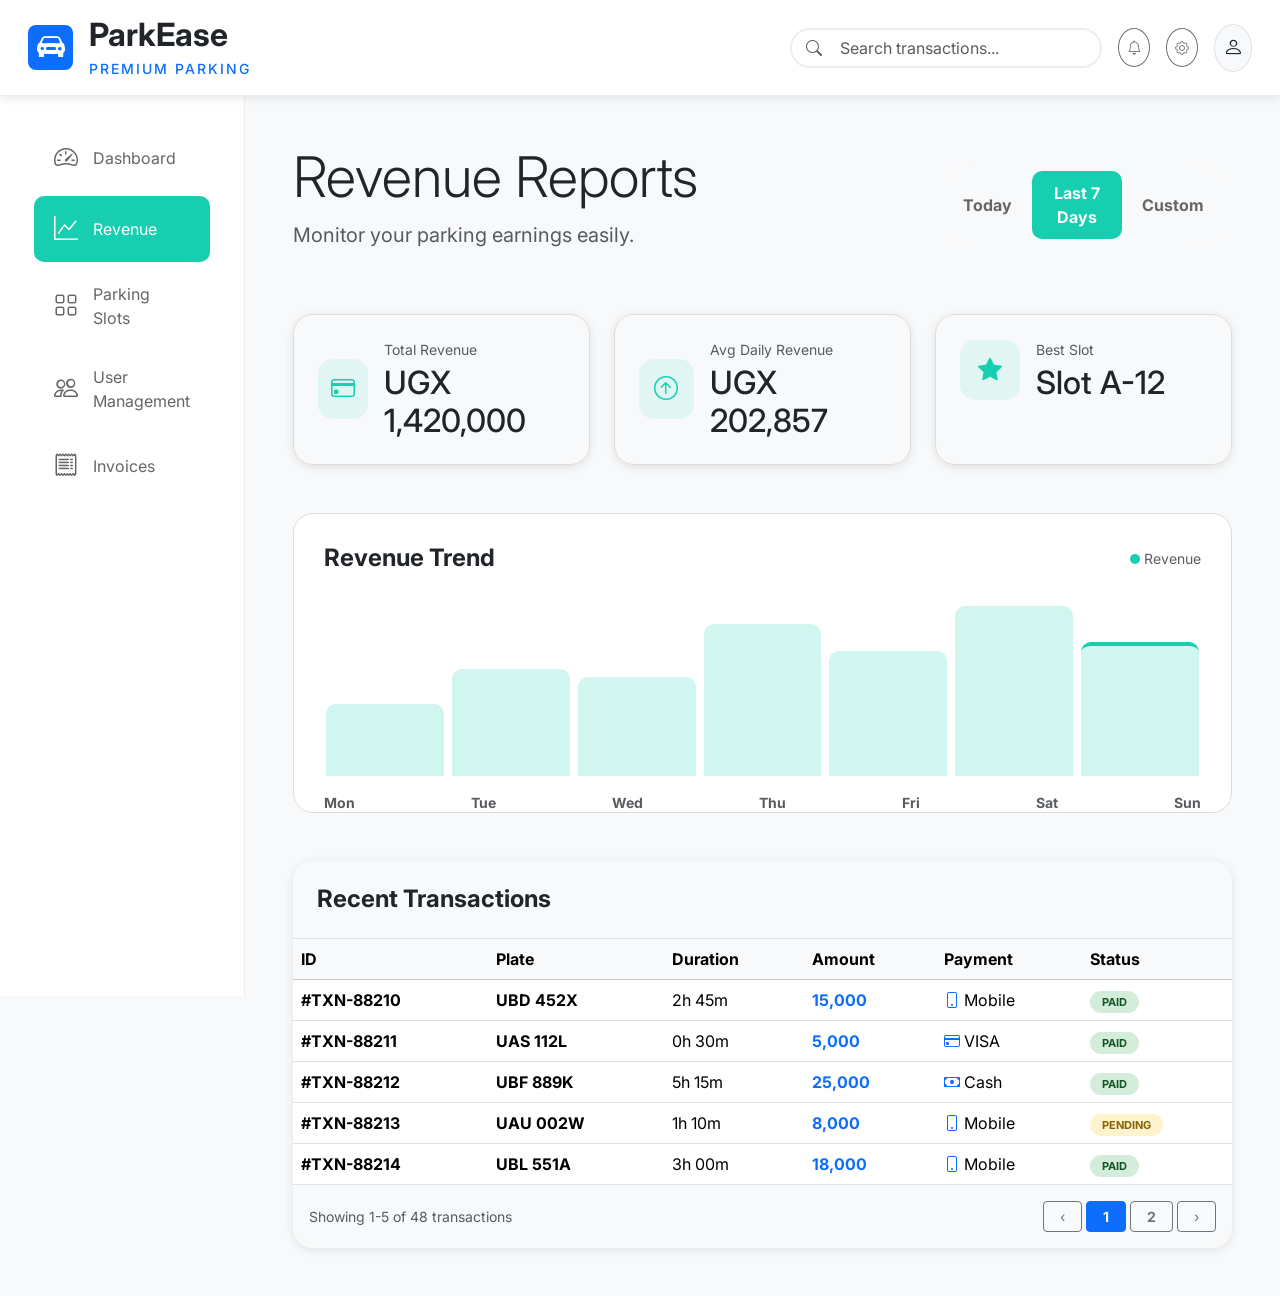
==== admin.html @ a014fd65 "feat: add sign-out page with fee calculation and receipt preview" ====
<!DOCTYPE html>
<html lang="en">
<head>
    <meta charset="utf-8">
    <meta name="viewport" content="width=device-width, initial-scale=1">
    <title>ParkEase Admin - Revenue Reports</title>
    
    <!-- Bootstrap CSS and Icons -->
    <link href="https://cdn.jsdelivr.net/npm/bootstrap@5.3.3/dist/css/bootstrap.min.css" rel="stylesheet">
    <link href="https://cdn.jsdelivr.net/npm/bootstrap-icons@1.11.3/font/bootstrap-icons.css" rel="stylesheet">
    <link href="https://fonts.googleapis.com/css2?family=Inter:wght@400;500;600;700;800;900&display=swap" rel="stylesheet">
    
    <style>
        /* Colors and spacing - simple variables */
        :root {
            --primary: #17cfb0;
            --bg-light: #f8f9fa;
            --shadow: 0 2px 10px rgba(0,0,0,0.1);
        }
        
        body {
            font-family: 'Inter', sans-serif;
            background: var(--bg-light);
        }
        
        /* Header styling */
        .header-nav {
            background: white;
            border-bottom: 1px solid #eee;
            box-shadow: var(--shadow);
        }
        
        /* Sidebar styling */
        .sidebar {
            width: 250px;
            background: white;
            border-right: 1px solid #eee;
            height: 100vh;
        }
        
        .sidebar-link {
            padding: 15px 20px;
            color: #666;
            text-decoration: none;
            display: flex;
            align-items: center;
            gap: 15px;
            border-radius: 10px;
            margin: 5px 10px;
        }
        
        .sidebar-link:hover, .sidebar-link.active {
            background: var(--primary);
            color: white;
        }
        
        /* Cards styling */
        .summary-card {
            border: 1px solid #ddd;
            border-radius: 20px;
            box-shadow: var(--shadow);
            transition: all 0.3s;
        }
        
        .summary-card:hover {
            transform: translateY(-5px);
            box-shadow: 0 10px 25px rgba(0,0,0,0.15);
        }
        
        .icon-box {
            width: 60px;
            height: 60px;
            background: rgba(23,207,176,0.1);
            border-radius: 15px;
            display: flex;
            align-items: center;
            justify-content: center;
            color: var(--primary);
            font-size: 24px;
        }
        
        /* Chart bars */
        .chart-box {
            height: 300px;
            background: white;
            border-radius: 20px;
            padding: 30px;
            border: 1px solid #ddd;
        }
        
        .bar {
            background: rgba(23,207,176,0.2);
            border-radius: 10px 10px 0 0;
            margin: 0 2px;
            position: relative;
            cursor: pointer;
            transition: all 0.3s;
        }
        
        .bar:hover {
            background: rgba(23,207,176,0.4);
        }
        
        .bar-label {
            position: absolute;
            top: -25px;
            left: 50%;
            transform: translateX(-50%);
            background: #333;
            color: white;
            padding: 4px 8px;
            border-radius: 4px;
            font-size: 12px;
            opacity: 0;
            pointer-events: none;
        }
        
        .bar:hover .bar-label {
            opacity: 1;
        }
        
        /* Status badges */
        .badge-paid {
            background: #d4edda;
            color: #155724;
            padding: 4px 12px;
            border-radius: 20px;
            font-size: 11px;
            font-weight: bold;
            text-transform: uppercase;
        }
        
        .badge-pending {
            background: #fff3cd;
            color: #856404;
            padding: 4px 12px;
            border-radius: 20px;
            font-size: 11px;
            font-weight: bold;
            text-transform: uppercase;
        }
        
        /* Table styling */
        .transactions-table {
            border-radius: 20px;
            overflow: hidden;
            box-shadow: var(--shadow);
        }
        
        .table-hover tbody tr:hover {
            background: rgba(23,207,176,0.1);
        }
        
        /* Period buttons */
        .period-btn {
            padding: 10px 20px;
            border: none;
            background: transparent;
            font-weight: bold;
            border-radius: 10px;
            color: #666;
        }
        
        .period-btn.active {
            background: var(--primary);
            color: white;
        }
    </style>
</head>
<body>
    <!-- 1. TOP NAVIGATION BAR -->
    <nav class="navbar navbar-expand-lg header-nav p-3 sticky-top">
        <div class="container-fluid">
            <!-- Logo -->
           <div class="d-flex align-items-center gap-3">
                <div class="bg-primary text-white p-3 rounded-3 d-flex align-items-center justify-content-center" style="width: 45px; height: 45px;">
                    <i class="bi bi-car-front-fill fs-3"></i>
                </div>
                <div>
                    <h2 class="mb-1 fw-bold fs-2">ParkEase</h2>
                    <p class="mb-0 text-primary small fw-medium text-uppercase" style="letter-spacing: 2px;">Premium Parking</p>
                </div>
            </div>
            
            <!-- Right side: Search, Icons, Avatar -->
            <div class="d-flex align-items-center gap-3">
                <!-- Search box (desktop only) -->
                <div class="d-none d-lg-flex">
                    <div class="position-relative">
                        <i class="bi bi-search position-absolute top-50 start-0 translate-middle-y ms-3 text-muted"></i>
                        <input type="text" class="form-control ps-5" placeholder="Search transactions..." style="border-radius: 25px; border: 2px solid #eee;">
                    </div>
                </div>
                
                <!-- Icons -->
                <button class="btn btn-outline-secondary btn-sm p-2 rounded-circle">
                    <i class="bi bi-bell"></i>
                </button>
                <button class="btn btn-outline-secondary btn-sm p-2 rounded-circle">
                    <i class="bi bi-gear"></i>
                </button>
                
                <!-- User avatar -->
                <div class="bg-light p-2 rounded-circle border">
                    <i class="bi bi-person fs-5"></i>
                </div>
            </div>
        </div>
    </nav>

    <div class="d-flex">
        <!-- 2. SIDEBAR (Left menu) -->
        <div class="sidebar p-4">
            <a id="sidebarDashboard" href="#" class="sidebar-link">
                <i class="bi bi-speedometer2 fs-4"></i>
                <span>Dashboard</span>
            </a>
            <a id="sidebarRevenue" href="#" class="sidebar-link active">
                <i class="bi bi-graph-up fs-4"></i>
                <span>Revenue</span>
            </a>
            <a id="sidebarSlots" href="#" class="sidebar-link">
                <i class="bi bi-grid fs-4"></i>
                <span>Parking Slots</span>
            </a>
            <a id="sidebarUsers" href="#" class="sidebar-link">
                <i class="bi bi-people fs-4"></i>
                <span>User Management</span>
            </a>
            <a id="sidebarInvoices" href="#" class="sidebar-link">
                <i class="bi bi-receipt fs-4"></i>
                <span>Invoices</span>
            </a>
        </div>

        <!-- 3. MAIN CONTENT AREA -->
        <main class="flex-grow-1 p-5">
            <!-- Page Header -->
            <div class="row align-items-center mb-5">
                <div class="col-md-8">
                    <h1 class="display-4 fw-black mb-2">Revenue Reports</h1>
                    <p class="text-muted fs-5">Monitor your parking earnings easily.</p>
                </div>
                <div class="col-md-4">
                    <!-- Date range buttons -->
                    <div class="d-flex bg-light p-2 rounded-pill">
                        <button id="periodToday" type="button" class="period-btn">Today</button>
                        <button id="period7" type="button" class="period-btn active">Last 7 Days</button>
                        <button id="periodCustom" type="button" class="period-btn">Custom</button>
                    </div>
                </div>
            </div>

            <!-- 4. SUMMARY CARDS (3 cards row) -->
            <div class="row g-4 mb-5">
                <div class="col-md-4">
                    <div class="summary-card p-4 h-100">
                        <div class="d-flex align-items-center gap-3">
                            <div class="icon-box">
                                <i class="bi bi-credit-card"></i>
                            </div>
                            <div>
                                <small class="text-muted d-block mb-1">Total Revenue</small>
                                <div class="h2 mb-0 fw-black">UGX 1,420,000</div>
                            </div>
                        </div>
                    </div>
                </div>
                
                <div class="col-md-4">
                    <div class="summary-card p-4 h-100">
                        <div class="d-flex align-items-center gap-3">
                            <div class="icon-box">
                                <i class="bi bi-arrow-up-circle"></i>
                            </div>
                            <div>
                                <small class="text-muted d-block mb-1">Avg Daily Revenue</small>
                                <div class="h2 mb-0 fw-black">UGX 202,857</div>
                            </div>
                        </div>
                    </div>
                </div>
                
                <div class="col-md-4">
                    <div class="summary-card p-4 h-100">
                        <div class="d-flex align-items-center gap-3">
                            <div class="icon-box">
                                <i class="bi bi-star-fill"></i>
                            </div>
                            <div>
                                <small class="text-muted d-block mb-1">Best Slot</small>
                                <div class="h2 mb-0 fw-black">Slot A-12</div>
                            </div>
                        </div>
                    </div>
                </div>
            </div>

            <!-- 5. REVENUE CHART -->
            <div class="chart-box mb-5">
                <div class="d-flex justify-content-between align-items-center mb-4">
                    <h3 class="h4 fw-bold mb-0">Revenue Trend</h3>
                    <span class="text-muted small">
                        <span style="display: inline-block; width: 10px; height: 10px; background: var(--primary); border-radius: 50%;"></span>
                        Revenue
                    </span>
                </div>
                
                <!-- Chart bars -->
                <div class="d-flex align-items-end gap-1 h-75">
                    <div class="bar flex-fill" style="height: 40%;">
                        <div class="bar-label">120k</div>
                    </div>
                    <div class="bar flex-fill" style="height: 60%;">
                        <div class="bar-label">180k</div>
                    </div>
                    <div class="bar flex-fill" style="height: 55%;">
                        <div class="bar-label">165k</div>
                    </div>
                    <div class="bar flex-fill" style="height: 85%;">
                        <div class="bar-label">255k</div>
                    </div>
                    <div class="bar flex-fill" style="height: 70%;">
                        <div class="bar-label">210k</div>
                    </div>
                    <div class="bar flex-fill" style="height: 95%;">
                        <div class="bar-label">285k</div>
                    </div>
                    <div class="bar flex-fill" style="height: 75%; border-top: 4px solid var(--primary);">
                        <div class="bar-label">225k</div>
                    </div>
                </div>
                
                <!-- Days labels -->
                <div class="d-flex justify-content-between mt-3 small text-muted fw-bold">
                    <span>Mon</span><span>Tue</span><span>Wed</span><span>Thu</span><span>Fri</span><span>Sat</span><span>Sun</span>
                </div>
            </div>

            <!-- 6. TRANSACTIONS TABLE -->
            <div class="transactions-table">
                <div class="p-4 border-bottom">
                    <h3 class="h4 fw-bold mb-0">Recent Transactions</h3>
                </div>
                <div class="table-responsive">
                    <table class="table mb-0">
                        <thead class="table-light">
                            <tr>
                                <th>ID</th>
                                <th>Plate</th>
                                <th>Duration</th>
                                <th>Amount</th>
                                <th>Payment</th>
                                <th>Status</th>
                            </tr>
                        </thead>
                        <tbody>
                            <tr>
                                <td><strong>#TXN-88210</strong></td>
                                <td><strong>UBD 452X</strong></td>
                                <td>2h 45m</td>
                                <td class="text-primary fw-bold">15,000</td>
                                <td><i class="bi bi-phone text-primary"></i> Mobile</td>
                                <td><span class="badge-paid">Paid</span></td>
                            </tr>
                            <tr>
                                <td><strong>#TXN-88211</strong></td>
                                <td><strong>UAS 112L</strong></td>
                                <td>0h 30m</td>
                                <td class="text-primary fw-bold">5,000</td>
                                <td><i class="bi bi-credit-card text-primary"></i> VISA</td>
                                <td><span class="badge-paid">Paid</span></td>
                            </tr>
                            <tr>
                                <td><strong>#TXN-88212</strong></td>
                                <td><strong>UBF 889K</strong></td>
                                <td>5h 15m</td>
                                <td class="text-primary fw-bold">25,000</td>
                                <td><i class="bi bi-cash text-primary"></i> Cash</td>
                                <td><span class="badge-paid">Paid</span></td>
                            </tr>
                            <tr>
                                <td><strong>#TXN-88213</strong></td>
                                <td><strong>UAU 002W</strong></td>
                                <td>1h 10m</td>
                                <td class="text-primary fw-bold">8,000</td>
                                <td><i class="bi bi-phone text-primary"></i> Mobile</td>
                                <td><span class="badge-pending">Pending</span></td>
                            </tr>
                            <tr>
                                <td><strong>#TXN-88214</strong></td>
                                <td><strong>UBL 551A</strong></td>
                                <td>3h 00m</td>
                                <td class="text-primary fw-bold">18,000</td>
                                <td><i class="bi bi-phone text-primary"></i> Mobile</td>
                                <td><span class="badge-paid">Paid</span></td>
                            </tr>
                        </tbody>
                    </table>
                </div>
                
                <!-- Pagination -->
                <div class="p-3 bg-light">
                    <div class="d-flex justify-content-between align-items-center">
                        <small class="text-muted">Showing 1-5 of 48 transactions</small>
                        <div class="d-flex gap-1">
                            <button id="prevPageBtn" type="button" class="btn btn-outline-secondary btn-sm px-3">‹</button>
                            <button id="page1Btn" type="button" class="btn btn-primary btn-sm px-3 fw-bold">1</button>
                            <button id="page2Btn" type="button" class="btn btn-outline-secondary btn-sm px-3 fw-bold">2</button>
                            <button id="nextPageBtn" type="button" class="btn btn-outline-secondary btn-sm px-3">›</button>
                        </div>
                    </div>
                </div>
            </div>
        </main>
    </div>

    <!-- Bootstrap JavaScript -->
    <script src="https://cdn.jsdelivr.net/npm/bootstrap@5.3.3/dist/js/bootstrap.bundle.min.js"></script>
    <script>
        (function(){
            // Sidebar links
            var sDashboard = document.getElementById('sidebarDashboard');
            var sRevenue = document.getElementById('sidebarRevenue');
            var sSlots = document.getElementById('sidebarSlots');
            var sUsers = document.getElementById('sidebarUsers');
            var sInvoices = document.getElementById('sidebarInvoices');

            if(sDashboard) sDashboard.addEventListener('click', function(e){ e.preventDefault(); window.location.href = 'dashscreen.html'; });
            if(sRevenue) sRevenue.addEventListener('click', function(e){ e.preventDefault(); window.location.href = 'admin.html'; });
            if(sSlots) sSlots.addEventListener('click', function(e){ e.preventDefault(); window.location.href = 'vehicle.html'; });
            if(sUsers) sUsers.addEventListener('click', function(e){ e.preventDefault(); window.location.href = 'register.html'; });
            if(sInvoices) sInvoices.addEventListener('click', function(e){ e.preventDefault(); window.location.href = 'reports.html'; });

            // Period buttons
            var pToday = document.getElementById('periodToday');
            var p7 = document.getElementById('period7');
            var pCustom = document.getElementById('periodCustom');
            if(pToday) pToday.addEventListener('click', function(){ window.location.href = 'reports.html#today'; });
            if(p7) p7.addEventListener('click', function(){ window.location.href = 'reports.html#7d'; });
            if(pCustom) pCustom.addEventListener('click', function(){ window.location.href = 'reports.html#custom'; });

            // Pagination
            var prevBtn = document.getElementById('prevPageBtn');
            var page1 = document.getElementById('page1Btn');
            var page2 = document.getElementById('page2Btn');
            var nextBtn = document.getElementById('nextPageBtn');
            if(prevBtn) prevBtn.addEventListener('click', function(){ window.location.href = 'admin.html?page=1'; });
            if(page1) page1.addEventListener('click', function(){ window.location.href = 'admin.html?page=1'; });
            if(page2) page2.addEventListener('click', function(){ window.location.href = 'admin.html?page=2'; });
            if(nextBtn) nextBtn.addEventListener('click', function(){ window.location.href = 'admin.html?page=2'; });
        })();
    </script>
</body>
</html>
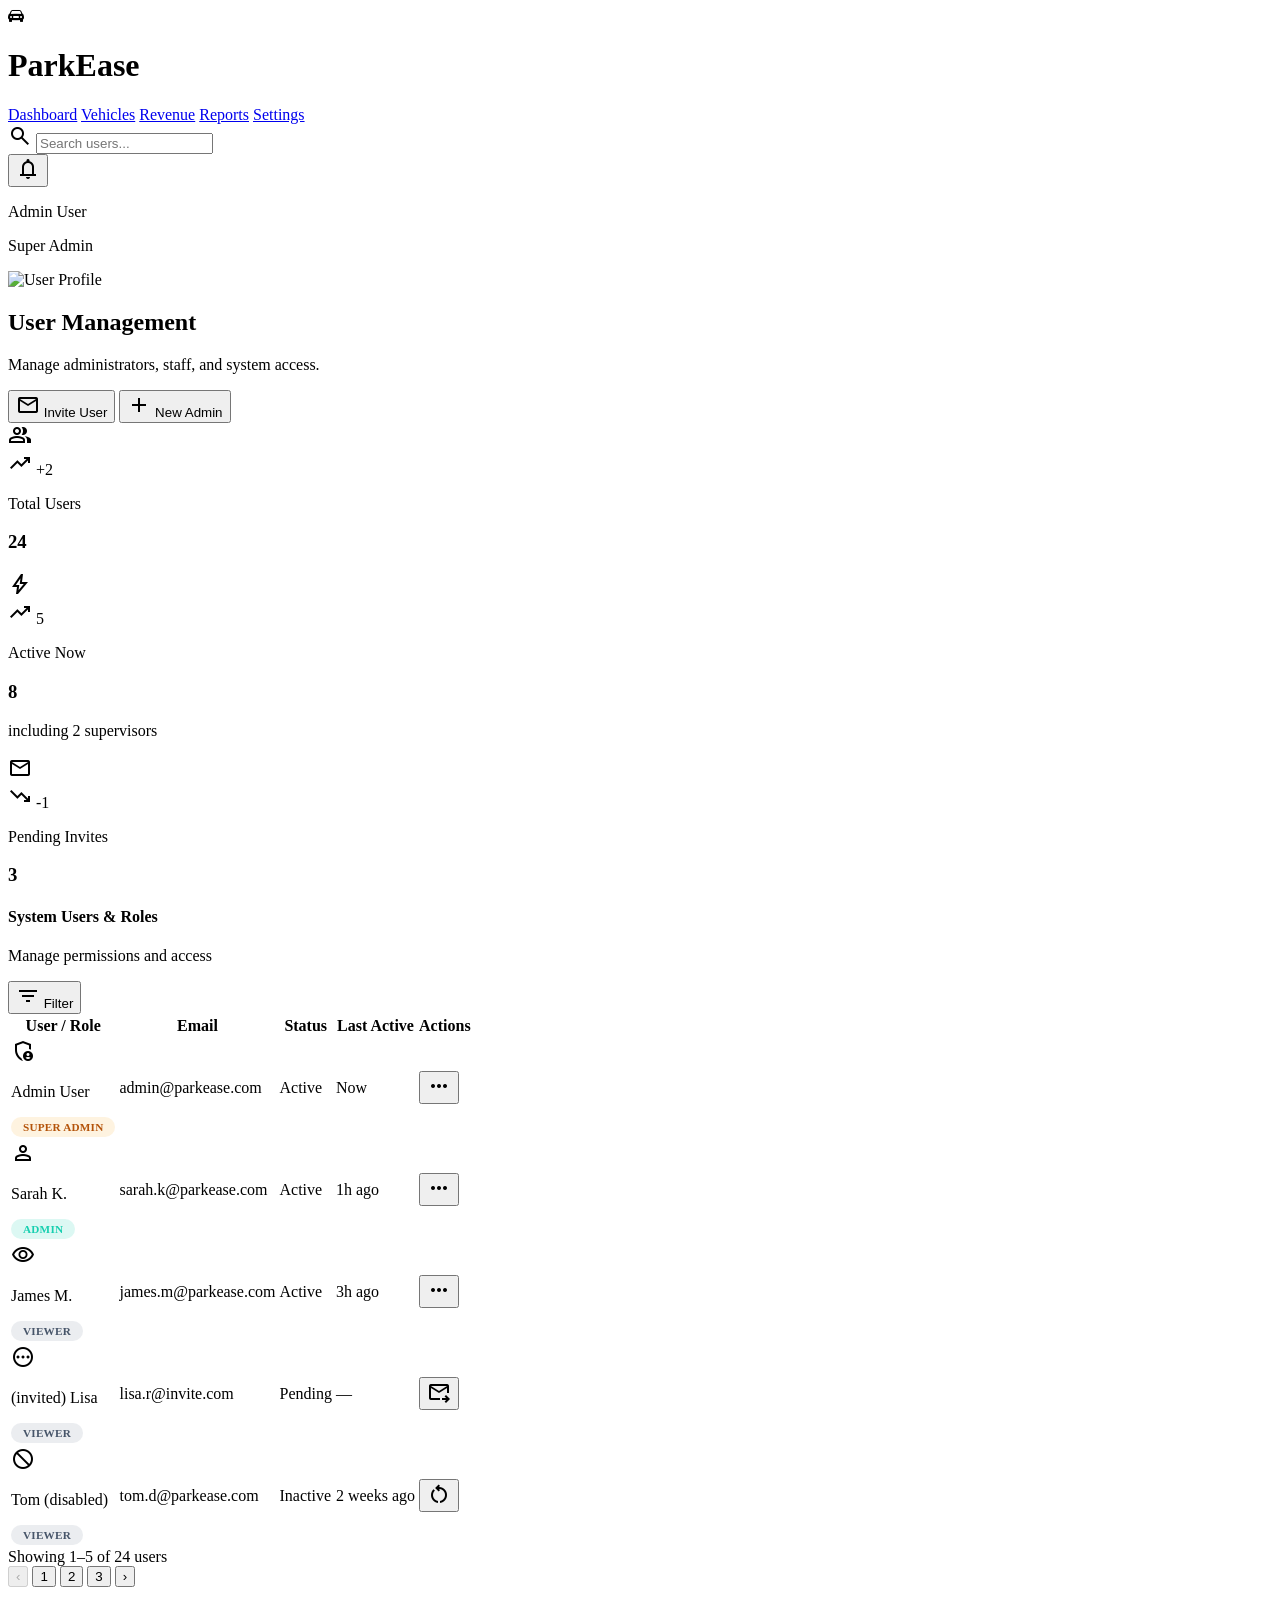
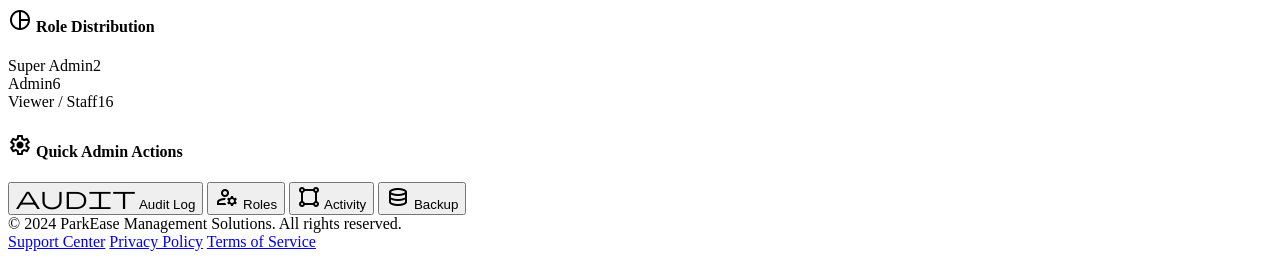
==== commit 7c645a41: "final editting done" ====
--- a/admin.html
+++ b/admin.html
@@ -1,455 +1,441 @@
 <!DOCTYPE html>
 <html lang="en">
 <head>
-    <meta charset="utf-8">
-    <meta name="viewport" content="width=device-width, initial-scale=1">
-    <title>ParkEase Admin - Revenue Reports</title>
-    
-    <!-- Bootstrap CSS and Icons -->
-    <link href="https://cdn.jsdelivr.net/npm/bootstrap@5.3.3/dist/css/bootstrap.min.css" rel="stylesheet">
-    <link href="https://cdn.jsdelivr.net/npm/bootstrap-icons@1.11.3/font/bootstrap-icons.css" rel="stylesheet">
+    <meta charset="UTF-8">
+    <meta name="viewport" content="width=device-width, initial-scale=1.0">
+    <title>ParkEase · Admin & User Management</title>
+
+    <!-- Same font & icons as dashboard -->
     <link href="https://fonts.googleapis.com/css2?family=Inter:wght@400;500;600;700;800;900&display=swap" rel="stylesheet">
-    
+    <link href="https://fonts.googleapis.com/css2?family=Material+Symbols+Outlined:wght,FILL@100..700,0..1&display=swap" rel="stylesheet">
+    <!-- Bootstrap Icons for the logo (optional, but we use the same as dashboard) -->
+    <link rel="stylesheet" href="https://cdn.jsdelivr.net/npm/bootstrap-icons@1.11.3/font/bootstrap-icons.css">
+
+    <!-- Tailwind (exact config from dashboard) -->
+    <script src="https://cdn.tailwindcss.com?plugins=forms,container-queries"></script>
+    <script>
+        tailwind.config = {
+            darkMode: "class",
+            theme: {
+                extend: {
+                    colors: {
+                        primary: "#17cfb0",
+                        "background-light": "#f6f8f8",
+                        "background-dark": "#11211e",
+                    },
+                    fontFamily: {
+                        display: ["Inter"],
+                    },
+                    borderRadius: {
+                        DEFAULT: "0.25rem",
+                        lg: "0.5rem",
+                        xl: "0.75rem",
+                        full: "9999px",
+                    },
+                },
+            },
+        };
+    </script>
+
+    <!-- tiny extra style for role badges (matching dashboard pill style) -->
     <style>
-        /* Colors and spacing - simple variables */
-        :root {
-            --primary: #17cfb0;
-            --bg-light: #f8f9fa;
-            --shadow: 0 2px 10px rgba(0,0,0,0.1);
+        .role-badge {
+            display: inline-flex;
+            align-items: center;
+            padding: 0.25rem 0.75rem;
+            border-radius: 9999px;
+            font-size: 0.7rem;
+            font-weight: 600;
+            text-transform: uppercase;
+            letter-spacing: 0.02em;
         }
-        
-        body {
-            font-family: 'Inter', sans-serif;
-            background: var(--bg-light);
+        .role-admin {
+            background-color: rgba(23,207,176,0.15);
+            color: #17cfb0;
         }
-        
-        /* Header styling */
-        .header-nav {
-            background: white;
-            border-bottom: 1px solid #eee;
-            box-shadow: var(--shadow);
+        .role-super {
+            background-color: #f59e0b20;
+            color: #b45309;
         }
-        
-        /* Sidebar styling */
-        .sidebar {
-            width: 250px;
-            background: white;
-            border-right: 1px solid #eee;
-            height: 100vh;
+        .role-viewer {
+            background-color: #64748b20;
+            color: #475569;
         }
-        
-        .sidebar-link {
-            padding: 15px 20px;
-            color: #666;
-            text-decoration: none;
-            display: flex;
-            align-items: center;
-            gap: 15px;
-            border-radius: 10px;
-            margin: 5px 10px;
-        }
-        
-        .sidebar-link:hover, .sidebar-link.active {
-            background: var(--primary);
-            color: white;
-        }
-        
-        /* Cards styling */
-        .summary-card {
-            border: 1px solid #ddd;
-            border-radius: 20px;
-            box-shadow: var(--shadow);
-            transition: all 0.3s;
-        }
-        
-        .summary-card:hover {
-            transform: translateY(-5px);
-            box-shadow: 0 10px 25px rgba(0,0,0,0.15);
-        }
-        
-        .icon-box {
-            width: 60px;
-            height: 60px;
-            background: rgba(23,207,176,0.1);
-            border-radius: 15px;
-            display: flex;
-            align-items: center;
-            justify-content: center;
-            color: var(--primary);
-            font-size: 24px;
-        }
-        
-        /* Chart bars */
-        .chart-box {
-            height: 300px;
-            background: white;
-            border-radius: 20px;
-            padding: 30px;
-            border: 1px solid #ddd;
-        }
-        
-        .bar {
-            background: rgba(23,207,176,0.2);
-            border-radius: 10px 10px 0 0;
-            margin: 0 2px;
-            position: relative;
-            cursor: pointer;
-            transition: all 0.3s;
-        }
-        
-        .bar:hover {
-            background: rgba(23,207,176,0.4);
-        }
-        
-        .bar-label {
-            position: absolute;
-            top: -25px;
-            left: 50%;
-            transform: translateX(-50%);
-            background: #333;
-            color: white;
-            padding: 4px 8px;
-            border-radius: 4px;
-            font-size: 12px;
-            opacity: 0;
-            pointer-events: none;
-        }
-        
-        .bar:hover .bar-label {
-            opacity: 1;
-        }
-        
-        /* Status badges */
-        .badge-paid {
-            background: #d4edda;
-            color: #155724;
-            padding: 4px 12px;
-            border-radius: 20px;
-            font-size: 11px;
-            font-weight: bold;
-            text-transform: uppercase;
-        }
-        
-        .badge-pending {
-            background: #fff3cd;
-            color: #856404;
-            padding: 4px 12px;
-            border-radius: 20px;
-            font-size: 11px;
-            font-weight: bold;
-            text-transform: uppercase;
-        }
-        
-        /* Table styling */
-        .transactions-table {
-            border-radius: 20px;
-            overflow: hidden;
-            box-shadow: var(--shadow);
-        }
-        
-        .table-hover tbody tr:hover {
-            background: rgba(23,207,176,0.1);
-        }
-        
-        /* Period buttons */
-        .period-btn {
-            padding: 10px 20px;
-            border: none;
-            background: transparent;
-            font-weight: bold;
-            border-radius: 10px;
-            color: #666;
-        }
-        
-        .period-btn.active {
-            background: var(--primary);
-            color: white;
-        }
+        .dark .role-admin { background-color: rgba(23,207,176,0.25); color: #8affec; }
+        .dark .role-super { background-color: rgba(245,158,11,0.2); color: #fcd34d; }
+        .dark .role-viewer { background-color: rgba(100,116,139,0.3); color: #cbd5e1; }
     </style>
 </head>
-<body>
-    <!-- 1. TOP NAVIGATION BAR -->
-    <nav class="navbar navbar-expand-lg header-nav p-3 sticky-top">
-        <div class="container-fluid">
-            <!-- Logo -->
-           <div class="d-flex align-items-center gap-3">
-                <div class="bg-primary text-white p-3 rounded-3 d-flex align-items-center justify-content-center" style="width: 45px; height: 45px;">
-                    <i class="bi bi-car-front-fill fs-3"></i>
-                </div>
+<body class="bg-background-light dark:bg-background-dark font-display text-slate-900 dark:text-slate-100 min-h-screen">
+
+    <!-- ========== TOP NAVIGATION (identical to dashboard.html) ========== -->
+    <header class="sticky top-0 z-50 bg-white dark:bg-slate-900 border-b border-slate-200 dark:border-slate-800 px-6 py-3">
+        <div class="max-w-7xl mx-auto flex items-center justify-between">
+            <!-- left: logo + brand -->
+            <div class="flex items-center gap-8">
+                <div class="flex items-center gap-2">
+                    <!-- Using bootstrap icon to match original logo, but both work -->
+                    <div class="bg-primary text-white p-1.5 rounded-lg flex items-center justify-center">
+                        <i class="bi bi-car-front-fill text-2xl"></i>
+                    </div>
+                    <h1 class="text-xl font-bold tracking-tight text-slate-900 dark:text-white">ParkEase</h1>
+                </div>
+                <!-- nav links (active state on Settings/Admin; we highlight Settings or Users? We'll make "Settings" active) -->
+                <nav class="hidden md:flex items-center gap-1">
+                    <a href="dashboard.html" class="px-4 py-2 text-sm font-medium text-slate-600 dark:text-slate-400 hover:text-primary transition-colors">Dashboard</a>
+                    <a href="vehicle.html" class="px-4 py-2 text-sm font-medium text-slate-600 dark:text-slate-400 hover:text-primary transition-colors">Vehicles</a>
+                    <a href="reports2.html" class="px-4 py-2 text-sm font-medium text-slate-600 dark:text-slate-400 hover:text-primary transition-colors">Revenue</a>
+                    <a href="reports2.html" class="px-4 py-2 text-sm font-medium text-slate-600 dark:text-slate-400 hover:text-primary transition-colors">Reports</a>
+                    <!-- active: Settings (which contains admin/user management) -->
+                    <a href="settings.html" class="px-4 py-2 text-sm font-medium text-primary bg-primary/10 rounded-lg">Settings</a>
+                </nav>
+            </div>
+            <!-- right icons + profile (exactly as dashboard) -->
+            <div class="flex items-center gap-4">
+                <div class="relative hidden sm:block">
+                    <span class="material-symbols-outlined absolute left-3 top-1/2 -translate-y-1/2 text-slate-400 text-xl">search</span>
+                    <input class="pl-10 pr-4 py-2 bg-slate-100 dark:bg-slate-800 border-none rounded-lg text-sm focus:ring-2 focus:ring-primary w-64" placeholder="Search users..." type="text">
+                </div>
+                <button class="p-2 text-slate-600 dark:text-slate-400 hover:bg-slate-100 dark:hover:bg-slate-800 rounded-lg relative transition-colors" onclick="window.location.href='reports2.html'">
+                    <span class="material-symbols-outlined">notifications</span>
+                    <span class="absolute top-2 right-2 w-2 h-2 bg-red-500 rounded-full border-2 border-white dark:border-slate-900"></span>
+                </button>
+                <div class="h-8 w-px bg-slate-200 dark:bg-slate-800 mx-1"></div>
+                <!-- profile image same as dashboard (points to admin.html itself) -->
+                <div class="flex items-center gap-3 cursor-pointer group" onclick="window.location.href='admin.html'">
+                    <div class="text-right hidden sm:block">
+                        <p class="text-xs font-semibold">Admin User</p>
+                        <p class="text-[10px] text-slate-500 uppercase tracking-wider">Super Admin</p>
+                    </div>
+                    <img alt="User Profile" class="w-9 h-9 rounded-full bg-slate-200" src="https://lh3.googleusercontent.com/aida-public/[base64]">
+                </div>
+            </div>
+        </div>
+    </header>
+
+    <!-- ========== MAIN CONTENT (max-w-7xl, same padding) ========== -->
+    <main class="max-w-7xl mx-auto px-6 py-8">
+
+        <!-- header with title + lead + action button (exactly like dashboard welcome row) -->
+        <div class="mb-8 flex flex-col md:flex-row md:items-center justify-between gap-4">
+            <div>
+                <h2 class="text-2xl font-bold text-slate-900 dark:text-white">User Management</h2>
+                <p class="text-slate-500 dark:text-slate-400">Manage administrators, staff, and system access.</p>
+            </div>
+            <div class="flex gap-3">
+                <button class="flex items-center gap-2 px-4 py-2 bg-white dark:bg-slate-800 border border-slate-200 dark:border-slate-700 rounded-lg text-sm font-semibold hover:bg-slate-50 transition-colors" onclick="window.location.href='admin.html?invite'">
+                    <span class="material-symbols-outlined text-lg">mail</span> Invite User
+                </button>
+                <button class="flex items-center gap-2 px-4 py-2 bg-primary text-white rounded-lg text-sm font-semibold shadow-sm hover:opacity-90 transition-opacity" onclick="window.location.href='admin.html?new'">
+                    <span class="material-symbols-outlined text-lg">add</span> New Admin
+                </button>
+            </div>
+        </div>
+
+        <!-- METRIC CARDS (3 columns, exactly like dashboard metric grid) but for users -->
+        <div class="grid grid-cols-1 md:grid-cols-3 gap-6 mb-8">
+            <!-- Total Users card -->
+            <div class="bg-white dark:bg-slate-900 p-6 rounded-xl border border-slate-200 dark:border-slate-800 shadow-sm">
+                <div class="flex items-center justify-between mb-4">
+                    <div class="w-12 h-12 rounded-lg bg-primary/10 flex items-center justify-center text-primary">
+                        <span class="material-symbols-outlined text-2xl">group</span>
+                    </div>
+                    <span class="text-emerald-500 bg-emerald-500/10 px-2 py-1 rounded text-xs font-bold flex items-center gap-1">
+                        <span class="material-symbols-outlined text-xs">trending_up</span> +2
+                    </span>
+                </div>
+                <p class="text-slate-500 dark:text-slate-400 text-sm font-medium">Total Users</p>
+                <h3 class="text-3xl font-bold mt-1 text-slate-900 dark:text-white">24</h3>
+                <div class="mt-4 w-full bg-slate-100 dark:bg-slate-800 h-1.5 rounded-full overflow-hidden">
+                    <div class="bg-primary h-full w-[65%]"></div> <!-- 65% active maybe -->
+                </div>
+            </div>
+            <!-- Active now card -->
+            <div class="bg-white dark:bg-slate-900 p-6 rounded-xl border border-slate-200 dark:border-slate-800 shadow-sm">
+                <div class="flex items-center justify-between mb-4">
+                    <div class="w-12 h-12 rounded-lg bg-amber-500/10 flex items-center justify-center text-amber-500">
+                        <span class="material-symbols-outlined text-2xl">bolt</span>
+                    </div>
+                    <span class="text-emerald-500 bg-emerald-500/10 px-2 py-1 rounded text-xs font-bold flex items-center gap-1">
+                        <span class="material-symbols-outlined text-xs">trending_up</span> 5
+                    </span>
+                </div>
+                <p class="text-slate-500 dark:text-slate-400 text-sm font-medium">Active Now</p>
+                <h3 class="text-3xl font-bold mt-1 text-slate-900 dark:text-white">8</h3>
+                <p class="text-xs text-slate-400 mt-4 italic">including 2 supervisors</p>
+            </div>
+            <!-- Pending invites card -->
+            <div class="bg-white dark:bg-slate-900 p-6 rounded-xl border border-slate-200 dark:border-slate-800 shadow-sm">
+                <div class="flex items-center justify-between mb-4">
+                    <div class="w-12 h-12 rounded-lg bg-blue-500/10 flex items-center justify-center text-blue-500">
+                        <span class="material-symbols-outlined text-2xl">mail</span>
+                    </div>
+                    <span class="text-rose-500 bg-rose-500/10 px-2 py-1 rounded text-xs font-bold flex items-center gap-1">
+                        <span class="material-symbols-outlined text-xs">trending_down</span> -1
+                    </span>
+                </div>
+                <p class="text-slate-500 dark:text-slate-400 text-sm font-medium">Pending Invites</p>
+                <div class="flex items-end gap-2">
+                    <h3 class="text-3xl font-bold mt-1 text-slate-900 dark:text-white">3</h3>
+                </div>
+                <div class="mt-4 flex gap-1">
+                    <div class="h-2 flex-1 bg-primary rounded-l-full"></div>
+                    <div class="h-2 flex-1 bg-primary"></div>
+                    <div class="h-2 flex-1 bg-slate-200 dark:bg-slate-700 rounded-r-full"></div>
+                    <div class="h-2 flex-1 bg-slate-200 dark:bg-slate-700"></div>
+                </div>
+            </div>
+        </div>
+
+        <!-- USER LIST CARD (exact style of "Recent Vehicle Activity" table) -->
+        <div class="bg-white dark:bg-slate-900 rounded-xl border border-slate-200 dark:border-slate-800 shadow-sm overflow-hidden">
+            <div class="px-6 py-5 border-b border-slate-200 dark:border-slate-800 flex items-center justify-between">
                 <div>
-                    <h2 class="mb-1 fw-bold fs-2">ParkEase</h2>
-                    <p class="mb-0 text-primary small fw-medium text-uppercase" style="letter-spacing: 2px;">Premium Parking</p>
-                </div>
-            </div>
-            
-            <!-- Right side: Search, Icons, Avatar -->
-            <div class="d-flex align-items-center gap-3">
-                <!-- Search box (desktop only) -->
-                <div class="d-none d-lg-flex">
-                    <div class="position-relative">
-                        <i class="bi bi-search position-absolute top-50 start-0 translate-middle-y ms-3 text-muted"></i>
-                        <input type="text" class="form-control ps-5" placeholder="Search transactions..." style="border-radius: 25px; border: 2px solid #eee;">
-                    </div>
-                </div>
-                
-                <!-- Icons -->
-                <button class="btn btn-outline-secondary btn-sm p-2 rounded-circle">
-                    <i class="bi bi-bell"></i>
-                </button>
-                <button class="btn btn-outline-secondary btn-sm p-2 rounded-circle">
-                    <i class="bi bi-gear"></i>
-                </button>
-                
-                <!-- User avatar -->
-                <div class="bg-light p-2 rounded-circle border">
-                    <i class="bi bi-person fs-5"></i>
-                </div>
-            </div>
-        </div>
-    </nav>
-
-    <div class="d-flex">
-        <!-- 2. SIDEBAR (Left menu) -->
-        <div class="sidebar p-4">
-            <a id="sidebarDashboard" href="#" class="sidebar-link">
-                <i class="bi bi-speedometer2 fs-4"></i>
-                <span>Dashboard</span>
-            </a>
-            <a id="sidebarRevenue" href="#" class="sidebar-link active">
-                <i class="bi bi-graph-up fs-4"></i>
-                <span>Revenue</span>
-            </a>
-            <a id="sidebarSlots" href="#" class="sidebar-link">
-                <i class="bi bi-grid fs-4"></i>
-                <span>Parking Slots</span>
-            </a>
-            <a id="sidebarUsers" href="#" class="sidebar-link">
-                <i class="bi bi-people fs-4"></i>
-                <span>User Management</span>
-            </a>
-            <a id="sidebarInvoices" href="#" class="sidebar-link">
-                <i class="bi bi-receipt fs-4"></i>
-                <span>Invoices</span>
-            </a>
-        </div>
-
-        <!-- 3. MAIN CONTENT AREA -->
-        <main class="flex-grow-1 p-5">
-            <!-- Page Header -->
-            <div class="row align-items-center mb-5">
-                <div class="col-md-8">
-                    <h1 class="display-4 fw-black mb-2">Revenue Reports</h1>
-                    <p class="text-muted fs-5">Monitor your parking earnings easily.</p>
-                </div>
-                <div class="col-md-4">
-                    <!-- Date range buttons -->
-                    <div class="d-flex bg-light p-2 rounded-pill">
-                        <button id="periodToday" type="button" class="period-btn">Today</button>
-                        <button id="period7" type="button" class="period-btn active">Last 7 Days</button>
-                        <button id="periodCustom" type="button" class="period-btn">Custom</button>
-                    </div>
-                </div>
-            </div>
-
-            <!-- 4. SUMMARY CARDS (3 cards row) -->
-            <div class="row g-4 mb-5">
-                <div class="col-md-4">
-                    <div class="summary-card p-4 h-100">
-                        <div class="d-flex align-items-center gap-3">
-                            <div class="icon-box">
-                                <i class="bi bi-credit-card"></i>
-                            </div>
-                            <div>
-                                <small class="text-muted d-block mb-1">Total Revenue</small>
-                                <div class="h2 mb-0 fw-black">UGX 1,420,000</div>
-                            </div>
-                        </div>
-                    </div>
-                </div>
-                
-                <div class="col-md-4">
-                    <div class="summary-card p-4 h-100">
-                        <div class="d-flex align-items-center gap-3">
-                            <div class="icon-box">
-                                <i class="bi bi-arrow-up-circle"></i>
-                            </div>
-                            <div>
-                                <small class="text-muted d-block mb-1">Avg Daily Revenue</small>
-                                <div class="h2 mb-0 fw-black">UGX 202,857</div>
-                            </div>
-                        </div>
-                    </div>
-                </div>
-                
-                <div class="col-md-4">
-                    <div class="summary-card p-4 h-100">
-                        <div class="d-flex align-items-center gap-3">
-                            <div class="icon-box">
-                                <i class="bi bi-star-fill"></i>
-                            </div>
-                            <div>
-                                <small class="text-muted d-block mb-1">Best Slot</small>
-                                <div class="h2 mb-0 fw-black">Slot A-12</div>
-                            </div>
-                        </div>
-                    </div>
-                </div>
-            </div>
-
-            <!-- 5. REVENUE CHART -->
-            <div class="chart-box mb-5">
-                <div class="d-flex justify-content-between align-items-center mb-4">
-                    <h3 class="h4 fw-bold mb-0">Revenue Trend</h3>
-                    <span class="text-muted small">
-                        <span style="display: inline-block; width: 10px; height: 10px; background: var(--primary); border-radius: 50%;"></span>
-                        Revenue
-                    </span>
-                </div>
-                
-                <!-- Chart bars -->
-                <div class="d-flex align-items-end gap-1 h-75">
-                    <div class="bar flex-fill" style="height: 40%;">
-                        <div class="bar-label">120k</div>
-                    </div>
-                    <div class="bar flex-fill" style="height: 60%;">
-                        <div class="bar-label">180k</div>
-                    </div>
-                    <div class="bar flex-fill" style="height: 55%;">
-                        <div class="bar-label">165k</div>
-                    </div>
-                    <div class="bar flex-fill" style="height: 85%;">
-                        <div class="bar-label">255k</div>
-                    </div>
-                    <div class="bar flex-fill" style="height: 70%;">
-                        <div class="bar-label">210k</div>
-                    </div>
-                    <div class="bar flex-fill" style="height: 95%;">
-                        <div class="bar-label">285k</div>
-                    </div>
-                    <div class="bar flex-fill" style="height: 75%; border-top: 4px solid var(--primary);">
-                        <div class="bar-label">225k</div>
-                    </div>
-                </div>
-                
-                <!-- Days labels -->
-                <div class="d-flex justify-content-between mt-3 small text-muted fw-bold">
-                    <span>Mon</span><span>Tue</span><span>Wed</span><span>Thu</span><span>Fri</span><span>Sat</span><span>Sun</span>
-                </div>
-            </div>
-
-            <!-- 6. TRANSACTIONS TABLE -->
-            <div class="transactions-table">
-                <div class="p-4 border-bottom">
-                    <h3 class="h4 fw-bold mb-0">Recent Transactions</h3>
-                </div>
-                <div class="table-responsive">
-                    <table class="table mb-0">
-                        <thead class="table-light">
-                            <tr>
-                                <th>ID</th>
-                                <th>Plate</th>
-                                <th>Duration</th>
-                                <th>Amount</th>
-                                <th>Payment</th>
-                                <th>Status</th>
-                            </tr>
-                        </thead>
-                        <tbody>
-                            <tr>
-                                <td><strong>#TXN-88210</strong></td>
-                                <td><strong>UBD 452X</strong></td>
-                                <td>2h 45m</td>
-                                <td class="text-primary fw-bold">15,000</td>
-                                <td><i class="bi bi-phone text-primary"></i> Mobile</td>
-                                <td><span class="badge-paid">Paid</span></td>
-                            </tr>
-                            <tr>
-                                <td><strong>#TXN-88211</strong></td>
-                                <td><strong>UAS 112L</strong></td>
-                                <td>0h 30m</td>
-                                <td class="text-primary fw-bold">5,000</td>
-                                <td><i class="bi bi-credit-card text-primary"></i> VISA</td>
-                                <td><span class="badge-paid">Paid</span></td>
-                            </tr>
-                            <tr>
-                                <td><strong>#TXN-88212</strong></td>
-                                <td><strong>UBF 889K</strong></td>
-                                <td>5h 15m</td>
-                                <td class="text-primary fw-bold">25,000</td>
-                                <td><i class="bi bi-cash text-primary"></i> Cash</td>
-                                <td><span class="badge-paid">Paid</span></td>
-                            </tr>
-                            <tr>
-                                <td><strong>#TXN-88213</strong></td>
-                                <td><strong>UAU 002W</strong></td>
-                                <td>1h 10m</td>
-                                <td class="text-primary fw-bold">8,000</td>
-                                <td><i class="bi bi-phone text-primary"></i> Mobile</td>
-                                <td><span class="badge-pending">Pending</span></td>
-                            </tr>
-                            <tr>
-                                <td><strong>#TXN-88214</strong></td>
-                                <td><strong>UBL 551A</strong></td>
-                                <td>3h 00m</td>
-                                <td class="text-primary fw-bold">18,000</td>
-                                <td><i class="bi bi-phone text-primary"></i> Mobile</td>
-                                <td><span class="badge-paid">Paid</span></td>
-                            </tr>
-                        </tbody>
-                    </table>
-                </div>
-                
-                <!-- Pagination -->
-                <div class="p-3 bg-light">
-                    <div class="d-flex justify-content-between align-items-center">
-                        <small class="text-muted">Showing 1-5 of 48 transactions</small>
-                        <div class="d-flex gap-1">
-                            <button id="prevPageBtn" type="button" class="btn btn-outline-secondary btn-sm px-3">‹</button>
-                            <button id="page1Btn" type="button" class="btn btn-primary btn-sm px-3 fw-bold">1</button>
-                            <button id="page2Btn" type="button" class="btn btn-outline-secondary btn-sm px-3 fw-bold">2</button>
-                            <button id="nextPageBtn" type="button" class="btn btn-outline-secondary btn-sm px-3">›</button>
-                        </div>
-                    </div>
-                </div>
-            </div>
-        </main>
-    </div>
-
-    <!-- Bootstrap JavaScript -->
-    <script src="https://cdn.jsdelivr.net/npm/bootstrap@5.3.3/dist/js/bootstrap.bundle.min.js"></script>
+                    <h4 class="font-bold text-lg">System Users & Roles</h4>
+                    <p class="text-sm text-slate-500">Manage permissions and access</p>
+                </div>
+                <div class="flex gap-2">
+                    <button class="text-primary text-sm font-semibold hover:underline flex items-center gap-1" onclick="window.location.href='admin.html?filters'">
+                        <span class="material-symbols-outlined text-base">filter_list</span> Filter
+                    </button>
+                </div>
+            </div>
+            <div class="overflow-x-auto">
+                <table class="w-full text-left">
+                    <thead class="bg-slate-50 dark:bg-slate-800/50 text-slate-500 dark:text-slate-400 text-xs uppercase tracking-wider">
+                        <tr>
+                            <th class="px-6 py-4">User / Role</th>
+                            <th class="px-6 py-4">Email</th>
+                            <th class="px-6 py-4">Status</th>
+                            <th class="px-6 py-4">Last Active</th>
+                            <th class="px-6 py-4 text-right">Actions</th>
+                        </tr>
+                    </thead>
+                    <tbody class="divide-y divide-slate-100 dark:divide-slate-800 text-sm">
+                        <!-- row 1: super admin (current) -->
+                        <tr>
+                            <td class="px-6 py-4">
+                                <div class="flex items-center gap-3">
+                                    <div class="w-8 h-8 rounded-full bg-primary/20 flex items-center justify-center text-primary">
+                                        <span class="material-symbols-outlined text-sm">admin_panel_settings</span>
+                                    </div>
+                                    <div>
+                                        <p class="font-semibold">Admin User</p>
+                                        <span class="role-badge role-super text-[10px]">Super Admin</span>
+                                    </div>
+                                </div>
+                            </td>
+                            <td class="px-6 py-4 text-slate-500">admin@parkease.com</td>
+                            <td class="px-6 py-4">
+                                <span class="inline-flex items-center gap-1 bg-emerald-100 text-emerald-800 dark:bg-emerald-900/30 dark:text-emerald-400 text-xs font-medium px-2 py-0.5 rounded-full">
+                                    <span class="w-1.5 h-1.5 rounded-full bg-emerald-500"></span> Active
+                                </span>
+                            </td>
+                            <td class="px-6 py-4 text-slate-500">Now</td>
+                            <td class="px-6 py-4 text-right">
+                                <button class="text-slate-400 hover:text-primary transition-colors" onclick="window.location.href='admin.html?edit=1'">
+                                    <span class="material-symbols-outlined">more_horiz</span>
+                                </button>
+                            </td>
+                        </tr>
+                        <!-- row 2: operations manager -->
+                        <tr>
+                            <td class="px-6 py-4">
+                                <div class="flex items-center gap-3">
+                                    <div class="w-8 h-8 rounded-full bg-slate-100 dark:bg-slate-800 flex items-center justify-center text-slate-500">
+                                        <span class="material-symbols-outlined text-sm">person</span>
+                                    </div>
+                                    <div>
+                                        <p class="font-semibold">Sarah K.</p>
+                                        <span class="role-badge role-admin text-[10px]">Admin</span>
+                                    </div>
+                                </div>
+                            </td>
+                            <td class="px-6 py-4 text-slate-500">sarah.k@parkease.com</td>
+                            <td class="px-6 py-4">
+                                <span class="inline-flex items-center gap-1 bg-emerald-100 text-emerald-800 dark:bg-emerald-900/30 dark:text-emerald-400 text-xs font-medium px-2 py-0.5 rounded-full">
+                                    <span class="w-1.5 h-1.5 rounded-full bg-emerald-500"></span> Active
+                                </span>
+                            </td>
+                            <td class="px-6 py-4 text-slate-500">1h ago</td>
+                            <td class="px-6 py-4 text-right">
+                                <button class="text-slate-400 hover:text-primary transition-colors" onclick="window.location.href='admin.html?edit=2'">
+                                    <span class="material-symbols-outlined">more_horiz</span>
+                                </button>
+                            </td>
+                        </tr>
+                        <!-- row 3: viewer -->
+                        <tr>
+                            <td class="px-6 py-4">
+                                <div class="flex items-center gap-3">
+                                    <div class="w-8 h-8 rounded-full bg-slate-100 dark:bg-slate-800 flex items-center justify-center text-slate-500">
+                                        <span class="material-symbols-outlined text-sm">visibility</span>
+                                    </div>
+                                    <div>
+                                        <p class="font-semibold">James M.</p>
+                                        <span class="role-badge role-viewer text-[10px]">Viewer</span>
+                                    </div>
+                                </div>
+                            </td>
+                            <td class="px-6 py-4 text-slate-500">james.m@parkease.com</td>
+                            <td class="px-6 py-4">
+                                <span class="inline-flex items-center gap-1 bg-emerald-100 text-emerald-800 dark:bg-emerald-900/30 dark:text-emerald-400 text-xs font-medium px-2 py-0.5 rounded-full">
+                                    <span class="w-1.5 h-1.5 rounded-full bg-emerald-500"></span> Active
+                                </span>
+                            </td>
+                            <td class="px-6 py-4 text-slate-500">3h ago</td>
+                            <td class="px-6 py-4 text-right">
+                                <button class="text-slate-400 hover:text-primary transition-colors" onclick="window.location.href='admin.html?edit=3'">
+                                    <span class="material-symbols-outlined">more_horiz</span>
+                                </button>
+                            </td>
+                        </tr>
+                        <!-- row 4: pending invite -->
+                        <tr>
+                            <td class="px-6 py-4">
+                                <div class="flex items-center gap-3">
+                                    <div class="w-8 h-8 rounded-full bg-slate-100 dark:bg-slate-800 flex items-center justify-center text-slate-300">
+                                        <span class="material-symbols-outlined text-sm">pending</span>
+                                    </div>
+                                    <div>
+                                        <p class="font-semibold text-slate-400">(invited) Lisa</p>
+                                        <span class="role-badge role-viewer text-[10px] opacity-50">Viewer</span>
+                                    </div>
+                                </div>
+                            </td>
+                            <td class="px-6 py-4 text-slate-400">lisa.r@invite.com</td>
+                            <td class="px-6 py-4">
+                                <span class="inline-flex items-center gap-1 bg-amber-100 text-amber-800 dark:bg-amber-900/30 dark:text-amber-400 text-xs font-medium px-2 py-0.5 rounded-full">
+                                    <span class="w-1.5 h-1.5 rounded-full bg-amber-500"></span> Pending
+                                </span>
+                            </td>
+                            <td class="px-6 py-4 text-slate-400">—</td>
+                            <td class="px-6 py-4 text-right">
+                                <button class="text-slate-400 hover:text-primary transition-colors" onclick="window.location.href='admin.html?resend'">
+                                    <span class="material-symbols-outlined">forward_to_inbox</span>
+                                </button>
+                            </td>
+                        </tr>
+                        <!-- row 5: disabled -->
+                        <tr>
+                            <td class="px-6 py-4">
+                                <div class="flex items-center gap-3">
+                                    <div class="w-8 h-8 rounded-full bg-slate-100 dark:bg-slate-800 flex items-center justify-center text-slate-400">
+                                        <span class="material-symbols-outlined text-sm">block</span>
+                                    </div>
+                                    <div>
+                                        <p class="font-semibold text-slate-400">Tom (disabled)</p>
+                                        <span class="role-badge role-viewer text-[10px] opacity-40">Viewer</span>
+                                    </div>
+                                </div>
+                            </td>
+                            <td class="px-6 py-4 text-slate-400">tom.d@parkease.com</td>
+                            <td class="px-6 py-4">
+                                <span class="inline-flex items-center gap-1 bg-slate-200 text-slate-600 dark:bg-slate-700 dark:text-slate-400 text-xs font-medium px-2 py-0.5 rounded-full">
+                                    <span class="w-1.5 h-1.5 rounded-full bg-slate-400"></span> Inactive
+                                </span>
+                            </td>
+                            <td class="px-6 py-4 text-slate-400">2 weeks ago</td>
+                            <td class="px-6 py-4 text-right">
+                                <button class="text-slate-400 hover:text-primary transition-colors" onclick="window.location.href='admin.html?reactivate'">
+                                    <span class="material-symbols-outlined">restart_alt</span>
+                                </button>
+                            </td>
+                        </tr>
+                    </tbody>
+                </table>
+            </div>
+
+            <!-- Simple pagination (exactly like dashboard footer style) -->
+            <div class="px-6 py-4 border-t border-slate-200 dark:border-slate-800 flex items-center justify-between bg-slate-50 dark:bg-slate-800/50">
+                <span class="text-xs text-slate-500">Showing 1–5 of 24 users</span>
+                <div class="flex gap-1">
+                    <button class="w-8 h-8 flex items-center justify-center rounded-md bg-white dark:bg-slate-900 border border-slate-200 dark:border-slate-700 text-sm font-medium text-slate-600 hover:bg-primary/10 transition-colors" disabled>‹</button>
+                    <button class="w-8 h-8 flex items-center justify-center rounded-md bg-primary text-white text-sm font-medium shadow-sm">1</button>
+                    <button class="w-8 h-8 flex items-center justify-center rounded-md bg-white dark:bg-slate-900 border border-slate-200 dark:border-slate-700 text-sm font-medium text-slate-600 hover:bg-primary/10 transition-colors">2</button>
+                    <button class="w-8 h-8 flex items-center justify-center rounded-md bg-white dark:bg-slate-900 border border-slate-200 dark:border-slate-700 text-sm font-medium text-slate-600 hover:bg-primary/10 transition-colors">3</button>
+                    <button class="w-8 h-8 flex items-center justify-center rounded-md bg-white dark:bg-slate-900 border border-slate-200 dark:border-slate-700 text-sm font-medium text-slate-600 hover:bg-primary/10 transition-colors">›</button>
+                </div>
+            </div>
+        </div>
+
+        <!-- Additional card: role summary (similar to quick actions style but horizontal) -->
+        <div class="mt-8 grid grid-cols-1 md:grid-cols-2 gap-6">
+            <!-- role distribution card -->
+            <div class="bg-white dark:bg-slate-900 rounded-xl border border-slate-200 dark:border-slate-800 shadow-sm p-6">
+                <h4 class="font-bold text-lg mb-4 flex items-center gap-2">
+                    <span class="material-symbols-outlined text-primary">pie_chart</span> Role Distribution
+                </h4>
+                <div class="space-y-4">
+                    <div>
+                        <div class="flex justify-between text-sm mb-1">
+                            <span>Super Admin</span><span class="font-semibold">2</span>
+                        </div>
+                        <div class="w-full bg-slate-100 dark:bg-slate-800 h-2 rounded-full overflow-hidden">
+                            <div class="bg-primary h-full w-1/4"></div>
+                        </div>
+                    </div>
+                    <div>
+                        <div class="flex justify-between text-sm mb-1">
+                            <span>Admin</span><span class="font-semibold">6</span>
+                        </div>
+                        <div class="w-full bg-slate-100 dark:bg-slate-800 h-2 rounded-full overflow-hidden">
+                            <div class="bg-amber-500 h-full w-2/5"></div>
+                        </div>
+                    </div>
+                    <div>
+                        <div class="flex justify-between text-sm mb-1">
+                            <span>Viewer / Staff</span><span class="font-semibold">16</span>
+                        </div>
+                        <div class="w-full bg-slate-100 dark:bg-slate-800 h-2 rounded-full overflow-hidden">
+                            <div class="bg-blue-500 h-full w-3/5"></div>
+                        </div>
+                    </div>
+                </div>
+            </div>
+            <!-- quick actions card (like dashboard quick actions but compact) -->
+            <div class="bg-white dark:bg-slate-900 rounded-xl border border-slate-200 dark:border-slate-800 shadow-sm p-6">
+                <h4 class="font-bold text-lg mb-4 flex items-center gap-2">
+                    <span class="material-symbols-outlined text-primary">settings</span> Quick Admin Actions
+                </h4>
+                <div class="grid grid-cols-2 gap-3">
+                    <button class="flex flex-col items-center justify-center p-4 bg-slate-50 dark:bg-slate-800 rounded-xl hover:bg-primary/10 transition-colors" onclick="window.location.href='admin.html?audit'">
+                        <span class="material-symbols-outlined text-2xl text-primary">audit</span>
+                        <span class="text-xs font-semibold mt-1">Audit Log</span>
+                    </button>
+                    <button class="flex flex-col items-center justify-center p-4 bg-slate-50 dark:bg-slate-800 rounded-xl hover:bg-primary/10 transition-colors" onclick="window.location.href='admin.html?roles'">
+                        <span class="material-symbols-outlined text-2xl text-amber-500">manage_accounts</span>
+                        <span class="text-xs font-semibold mt-1">Roles</span>
+                    </button>
+                    <button class="flex flex-col items-center justify-center p-4 bg-slate-50 dark:bg-slate-800 rounded-xl hover:bg-primary/10 transition-colors" onclick="window.location.href='admin.html?activity'">
+                        <span class="material-symbols-outlined text-2xl text-blue-500">activity_zone</span>
+                        <span class="text-xs font-semibold mt-1">Activity</span>
+                    </button>
+                    <button class="flex flex-col items-center justify-center p-4 bg-slate-50 dark:bg-slate-800 rounded-xl hover:bg-primary/10 transition-colors" onclick="window.location.href='admin.html?backup'">
+                        <span class="material-symbols-outlined text-2xl text-purple-500">database</span>
+                        <span class="text-xs font-semibold mt-1">Backup</span>
+                    </button>
+                </div>
+            </div>
+        </div>
+    </main>
+
+    <!-- ========== FOOTER (identical to dashboard) ========== -->
+    <footer class="max-w-7xl mx-auto px-6 py-12 border-t border-slate-200 dark:border-slate-800 text-slate-500 dark:text-slate-400 text-sm flex flex-col md:flex-row justify-between gap-4">
+        <div>© 2024 ParkEase Management Solutions. All rights reserved.</div>
+        <div class="flex gap-6">
+            <a href="settings.html" class="hover:text-primary transition-colors">Support Center</a>
+            <a href="terms-and-policy.html" class="hover:text-primary transition-colors">Privacy Policy</a>
+            <a href="terms-and-policy.html" class="hover:text-primary transition-colors">Terms of Service</a>
+        </div>
+    </footer>
+
+    <!-- simple script to handle interactive bits (optional, mostly placeholder) -->
     <script>
-        (function(){
-            // Sidebar links
-            var sDashboard = document.getElementById('sidebarDashboard');
-            var sRevenue = document.getElementById('sidebarRevenue');
-            var sSlots = document.getElementById('sidebarSlots');
-            var sUsers = document.getElementById('sidebarUsers');
-            var sInvoices = document.getElementById('sidebarInvoices');
-
-            if(sDashboard) sDashboard.addEventListener('click', function(e){ e.preventDefault(); window.location.href = 'dashscreen.html'; });
-            if(sRevenue) sRevenue.addEventListener('click', function(e){ e.preventDefault(); window.location.href = 'admin.html'; });
-            if(sSlots) sSlots.addEventListener('click', function(e){ e.preventDefault(); window.location.href = 'vehicle.html'; });
-            if(sUsers) sUsers.addEventListener('click', function(e){ e.preventDefault(); window.location.href = 'register.html'; });
-            if(sInvoices) sInvoices.addEventListener('click', function(e){ e.preventDefault(); window.location.href = 'reports.html'; });
-
-            // Period buttons
-            var pToday = document.getElementById('periodToday');
-            var p7 = document.getElementById('period7');
-            var pCustom = document.getElementById('periodCustom');
-            if(pToday) pToday.addEventListener('click', function(){ window.location.href = 'reports.html#today'; });
-            if(p7) p7.addEventListener('click', function(){ window.location.href = 'reports.html#7d'; });
-            if(pCustom) pCustom.addEventListener('click', function(){ window.location.href = 'reports.html#custom'; });
-
-            // Pagination
-            var prevBtn = document.getElementById('prevPageBtn');
-            var page1 = document.getElementById('page1Btn');
-            var page2 = document.getElementById('page2Btn');
-            var nextBtn = document.getElementById('nextPageBtn');
-            if(prevBtn) prevBtn.addEventListener('click', function(){ window.location.href = 'admin.html?page=1'; });
-            if(page1) page1.addEventListener('click', function(){ window.location.href = 'admin.html?page=1'; });
-            if(page2) page2.addEventListener('click', function(){ window.location.href = 'admin.html?page=2'; });
-            if(nextBtn) nextBtn.addEventListener('click', function(){ window.location.href = 'admin.html?page=2'; });
-        })();
+        // any interactive behaviour for admin page (non‑breaking)
+        document.querySelectorAll('button[onclick*="admin.html"]').forEach(btn => {
+            // already defined, but we keep default behaviour
+        });
     </script>
 </body>
-</html>
+</html>
